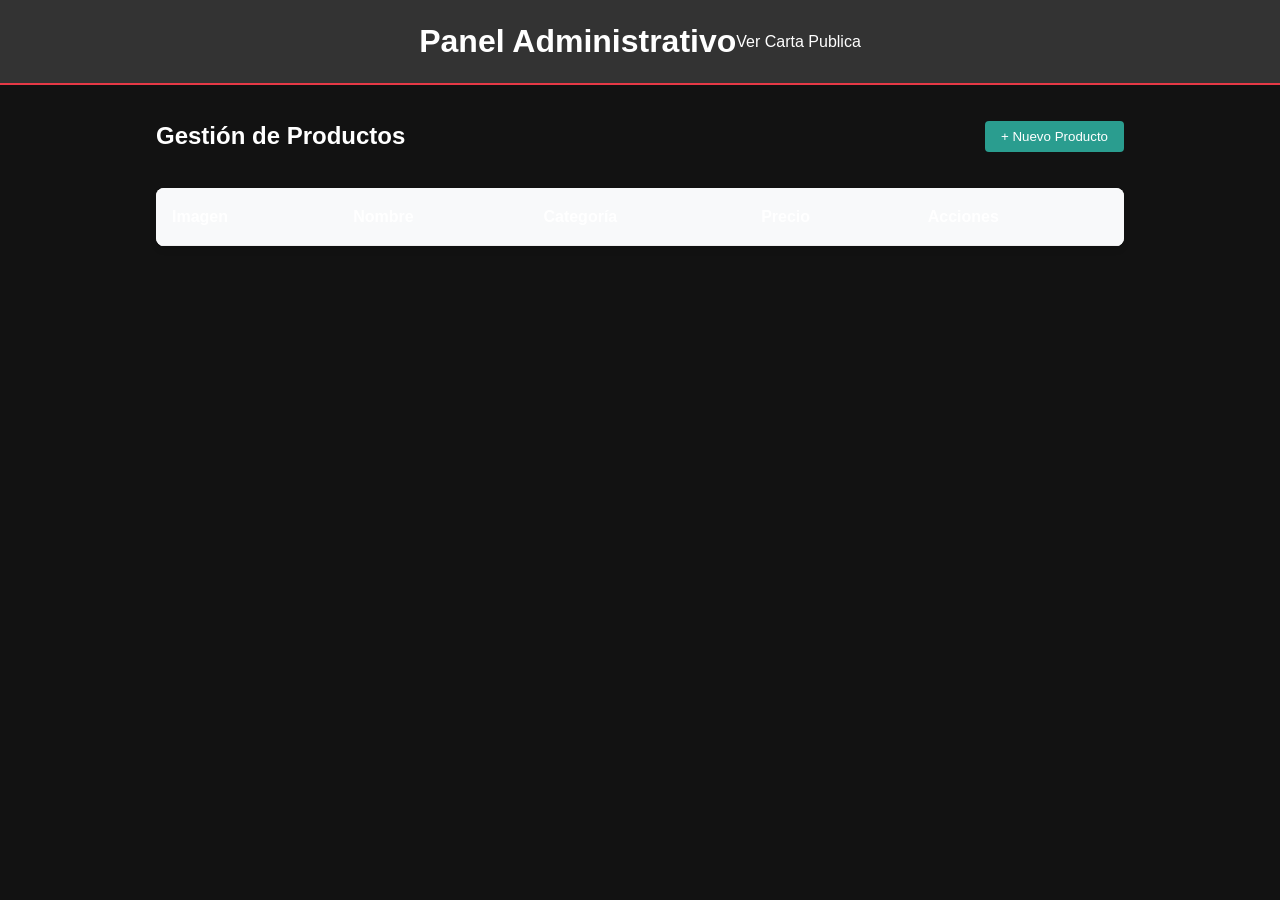
==== admin.html @ bd622e3d "Initial commit" ====
<!DOCTYPE html>
<html lang="es">
<head>
    <meta charset="UTF-8">
    <meta name="viewport" content="width=device-width, initial-scale=1.0">
    <title>Panel de Administración - Carta Digital</title>
    <link rel="stylesheet" href="css/styles.css">
    <style>
        .admin-container {
            max-width: 1000px;
            margin: 2rem auto;
            padding: 0 1rem;
        }
        .admin-actions {
            display: flex;
            justify-content: space-between;
            align-items: center;
            margin-bottom: 2rem;
            flex-wrap: wrap;
            gap: 1rem;
        }
        .admin-table {
            width: 100%;
            border-collapse: collapse;
            background: #ffffff;
            border-radius: 8px;
            overflow: hidden;
            box-shadow: 0 4px 6px rgba(0,0,0,0.1);
        }
        .admin-table th, .admin-table td {
            padding: 1rem;
            text-align: left;
            border-bottom: 1px solid #eee;
        }
        .admin-table th {
            background-color: #f8f9fa;
            font-weight: 600;
        }
        .btn-danger {
            background-color: #e63946;
            color: #fff;
            border: none;
            padding: 0.5rem 1rem;
            border-radius: 4px;
            cursor: pointer;
        }
        .btn-secondary {
            background-color: #6c757d;
            color: #fff;
            border: none;
            padding: 0.5rem 1rem;
            border-radius: 4px;
            cursor: pointer;
        }
        .modal {
            display: none;
            position: fixed;
            top: 0; left: 0; width: 100%; height: 100%;
            background: rgba(0,0,0,0.5);
            justify-content: center;
            align-items: center;
        }
        .modal-content {
            background: #fff;
            padding: 2rem;
            border-radius: 8px;
            width: 100%;
            max-width: 500px;
        }
        .form-group {
            margin-bottom: 1rem;
        }
        .form-group label {
            display: block;
            margin-bottom: 0.5rem;
        }
        .form-group input, .form-group textarea, .form-group select {
            width: 100%;
            padding: 0.5rem;
            border: 1px solid #ccc;
            border-radius: 4px;
        }
    </style>
</head>
<body>
    <header style="padding: 1rem; background: #333; color: #fff;">
        <div style="max-width: 1000px; margin: 0 auto; display: flex; justify-content: space-between; align-items: center;">
            <h1>Panel Administrativo</h1>
            <a href="index.html" style="color: #fff; text-decoration: none;">Ver Carta Publica</a>
        </div>
    </header>

    <main class="admin-container">
        <div class="admin-actions">
            <h2>Gestión de Productos</h2>
            <button id="btn-add-product" class="btn" style="background-color: #2a9d8f; color: white; padding: 0.5rem 1rem; border: none; border-radius: 4px; cursor: pointer;">+ Nuevo Producto</button>
        </div>

        <table class="admin-table">
            <thead>
                <tr>
                    <th>Imagen</th>
                    <th>Nombre</th>
                    <th>Categoría</th>
                    <th>Precio</th>
                    <th>Acciones</th>
                </tr>
            </thead>
            <tbody id="admin-menu-list">
                <!-- Se llena dinámicamente con JS -->
            </tbody>
        </table>
    </main>

    <!-- Modal Formulario -->
    <div class="modal" id="product-modal">
        <div class="modal-content">
            <h3 id="modal-title">Agregar Producto</h3>
            <form id="product-form">
                <input type="hidden" id="product-id">
                <div class="form-group">
                    <label for="product-name">Nombre</label>
                    <input type="text" id="product-name" required>
                </div>
                <div class="form-group">
                    <label for="product-category">Categoría</label>
                    <input type="text" id="product-category" required placeholder="Ej: Entradas, Bebidas">
                </div>
                <div class="form-group">
                    <label for="product-price">Precio ($)</label>
                    <input type="number" id="product-price" step="0.01" required>
                </div>
                <div class="form-group">
                    <label for="product-description">Descripción</label>
                    <textarea id="product-description" rows="3" required></textarea>
                </div>
                <div class="form-group">
                    <label for="product-image">URL de la Imagen</label>
                    <input type="text" id="product-image" required placeholder="assets/img/plato.jpg">
                </div>
                <div style="display: flex; gap: 0.5rem; justify-content: flex-end;">
                    <button type="button" id="btn-cancel" class="btn-secondary">Cancelar</button>
                    <button type="submit" class="btn" style="background-color: #2a9d8f; color: white; border: none; padding: 0.5rem 1rem; border-radius: 4px;">Guardar</button>
                </div>
            </form>
        </div>
    </div>

    <script src="js/admin.js"></script>
</body>
</html>
---- css/styles.css ----
:root {
  --primary: #e63946;
  --secondary: #f4a261;
  --dark: #1d3557;
  --light: #f8f9fa;
  --bg-dark: #121212;
  --card-bg: #1e1e1e;
  --text-light: #ffffff;
  --text-muted: #a0a0a0;
  --success: #2a9d8f;
  --warning: #e9c46a;
}

* {
  box-sizing: border-box;
  margin: 0;
  padding: 0;
  font-family: 'Segoe UI', Tahoma, Geneva, Verdana, sans-serif;
}

body {
  background-color: var(--bg-dark);
  color: var(--text-light);
  line-height: 1.6;
}

/* Header & Nav */
header {
  background: linear-gradient(135deg, #000000, #2b0808);
  padding: 1.5rem 2rem;
  border-bottom: 2px solid var(--primary);
  display: flex;
  justify-content: space-between;
  align-items: center;
  flex-wrap: wrap;
  gap: 1rem;
}

.logo-container h1 {
  font-size: 1.8rem;
  color: var(--secondary);
}

.logo-container span {
  color: var(--primary);
}

nav a {
  color: var(--text-light);
  text-decoration: none;
  margin-left: 1.5rem;
  font-weight: 600;
  transition: color 0.3rem;
}

nav a:hover, nav a.active {
  color: var(--secondary);
}

/* Main Container */
.container {
  max-width: 1200px;
  margin: 2rem auto;
  padding: 0 1rem;
}

/* Filters */
.categories-filter {
  display: flex;
  gap: 0.5rem;
  margin-bottom: 2rem;
  overflow-x: auto;
  padding-bottom: 0.5rem;
}

.filter-btn {
  background: var(--card-bg);
  color: var(--text-light);
  border: 1px solid #333;
  padding: 0.5rem 1.2rem;
  border-radius: 20px;
  cursor: pointer;
  white-space: nowrap;
  transition: all 0.3s;
}

.filter-btn:hover, .filter-btn.active {
  background: var(--primary);
  border-color: var(--primary);
}

/* Menu Grid */
.menu-grid {
  display: grid;
  grid-template-columns: repeat(auto-fill, minmax(280px, 1fr));
  gap: 1.5rem;
}

.card {
  background: var(--card-bg);
  border-radius: 12px;
  padding: 1.5rem;
  border: 1px solid #2a2a2a;
  display: flex;
  flex-direction: column;
  justify-content: space-between;
  box-shadow: 0 4px 6px rgba(0,0,0,0.3);
}

.card-header {
  display: flex;
  justify-content: space-between;
  align-items: flex-start;
  margin-bottom: 0.8rem;
}

.card-title {
  font-size: 1.2rem;
  font-weight: 700;
}

.badge {
  background: rgba(244, 162, 97, 0.2);
  color: var(--secondary);
  font-size: 0.75rem;
  padding: 0.2rem 0.6rem;
  border-radius: 10px;
  font-weight: 600;
}

.card-body {
  margin-bottom: 1rem;
  color: var(--text-muted);
  font-size: 0.9rem;
}

.card-footer {
  display: flex;
  justify-content: space-between;
  align-items: center;
  border-top: 1px solid #2a2a2a;
  padding-top: 0.8rem;
}

.price {
  font-size: 1.3rem;
  font-weight: bold;
  color: var(--secondary);
}

/* Dashboard Styles */
.kpi-grid {
  display: grid;
  grid-template-columns: repeat(auto-fit, minmax(200px, 1fr));
  gap: 1.2rem;
  margin-bottom: 2.5rem;
}

.kpi-card {
  background: var(--card-bg);
  padding: 1.2rem;
  border-radius: 10px;
  border-left: 4px solid var(--primary);
}

.kpi-title {
  font-size: 0.85rem;
  color: var(--text-muted);
  text-transform: uppercase;
}

.kpi-value {
  font-size: 1.6rem;
  font-weight: bold;
  margin-top: 0.4rem;
}

.dashboard-section {
  background: var(--card-bg);
  padding: 1.5rem;
  border-radius: 10px;
  margin-bottom: 2rem;
}

.dashboard-section h2 {
  margin-bottom: 1rem;
  font-size: 1.3rem;
  color: var(--secondary);
}

/* Custom Visual Bars (Vanilla Chart) */
.bar-item {
  margin-bottom: 1rem;
}

.bar-label {
  display: flex;
  justify-content: space-between;
  margin-bottom: 0.3rem;
  font-size: 0.9rem;
}

.bar-track {
  background: #333;
  height: 12px;
  border-radius: 6px;
  overflow: hidden;
}

.bar-fill {
  background: var(--primary);
  height: 100%;
  width: 0%;
  transition: width 0.8s ease-in-out;
}

.alert-item {
  display: flex;
  justify-content: space-between;
  padding: 0.8rem;
  background: rgba(233, 196, 106, 0.1);
  border-left: 3px solid var(--warning);
  border-radius: 4px;
  margin-bottom: 0.5rem;
}
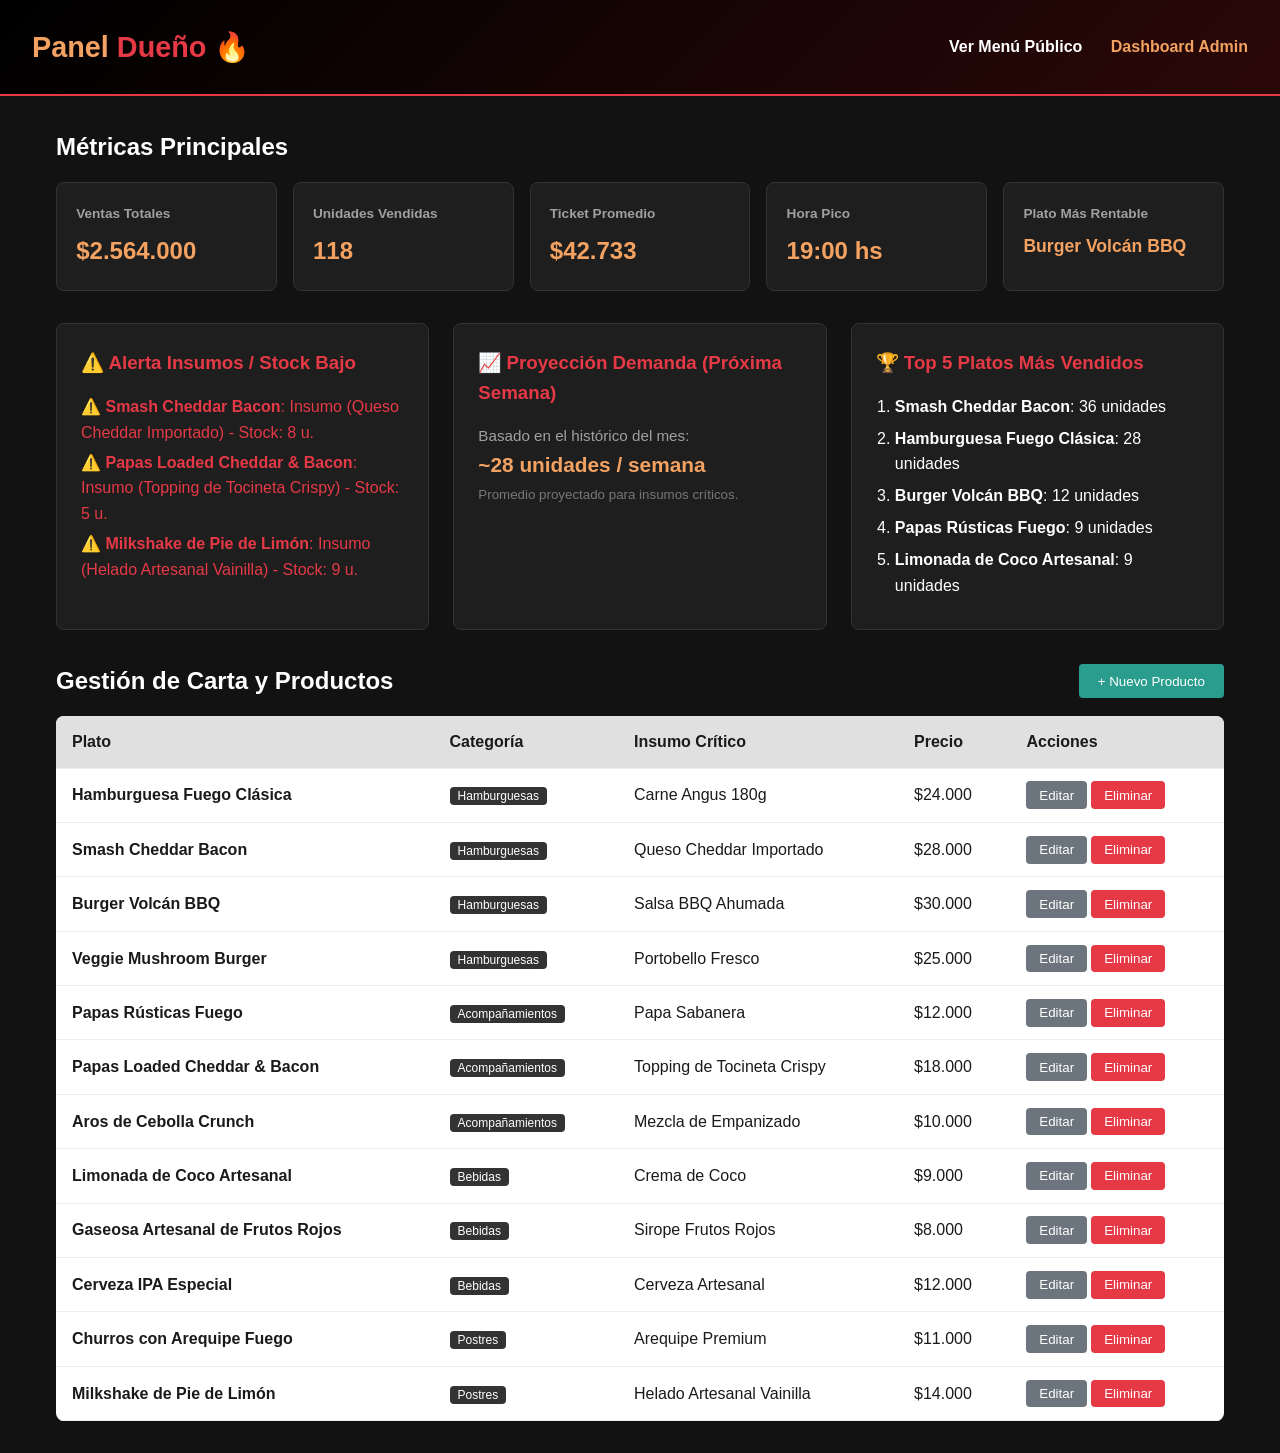
==== commit 44994ece: "Ultimos ajustes" ====
--- a/admin.html
+++ b/admin.html
@@ -3,116 +3,106 @@
 <head>
     <meta charset="UTF-8">
     <meta name="viewport" content="width=device-width, initial-scale=1.0">
-    <title>Panel de Administración - Carta Digital</title>
+    <title>Panel de Administración - Sabor & Fuego</title>
     <link rel="stylesheet" href="css/styles.css">
     <style>
-        .admin-container {
-            max-width: 1000px;
-            margin: 2rem auto;
-            padding: 0 1rem;
-        }
-        .admin-actions {
-            display: flex;
-            justify-content: space-between;
-            align-items: center;
-            margin-bottom: 2rem;
-            flex-wrap: wrap;
-            gap: 1rem;
-        }
-        .admin-table {
-            width: 100%;
-            border-collapse: collapse;
-            background: #ffffff;
-            border-radius: 8px;
-            overflow: hidden;
-            box-shadow: 0 4px 6px rgba(0,0,0,0.1);
-        }
-        .admin-table th, .admin-table td {
-            padding: 1rem;
-            text-align: left;
-            border-bottom: 1px solid #eee;
-        }
-        .admin-table th {
-            background-color: #f8f9fa;
-            font-weight: 600;
-        }
-        .btn-danger {
-            background-color: #e63946;
-            color: #fff;
-            border: none;
-            padding: 0.5rem 1rem;
-            border-radius: 4px;
-            cursor: pointer;
-        }
-        .btn-secondary {
-            background-color: #6c757d;
-            color: #fff;
-            border: none;
-            padding: 0.5rem 1rem;
-            border-radius: 4px;
-            cursor: pointer;
-        }
-        .modal {
-            display: none;
-            position: fixed;
-            top: 0; left: 0; width: 100%; height: 100%;
-            background: rgba(0,0,0,0.5);
-            justify-content: center;
-            align-items: center;
-        }
-        .modal-content {
-            background: #fff;
-            padding: 2rem;
-            border-radius: 8px;
-            width: 100%;
-            max-width: 500px;
-        }
-        .form-group {
-            margin-bottom: 1rem;
-        }
-        .form-group label {
-            display: block;
-            margin-bottom: 0.5rem;
-        }
-        .form-group input, .form-group textarea, .form-group select {
-            width: 100%;
-            padding: 0.5rem;
-            border: 1px solid #ccc;
-            border-radius: 4px;
-        }
+        .admin-container { max-width: 1200px; margin: 2rem auto; padding: 0 1rem; }
+        .kpi-grid { display: grid; grid-template-columns: repeat(auto-fit, minmax(200px, 1fr)); gap: 1rem; margin-bottom: 2rem; }
+        .kpi-card { background: var(--card-bg, #1e1e1e); padding: 1.2rem; border-radius: 8px; border: 1px solid #333; }
+        .kpi-card h3 { font-size: 0.85rem; color: #a0a0a0; margin-bottom: 0.5rem; }
+        .kpi-card p { font-size: 1.5rem; font-weight: bold; color: var(--secondary, #f4a261); }
+        
+        .dashboard-sections { display: grid; grid-template-columns: repeat(auto-fit, minmax(300px, 1fr)); gap: 1.5rem; margin-bottom: 2rem; }
+        .panel-box { background: var(--card-bg, #1e1e1e); padding: 1.5rem; border-radius: 8px; border: 1px solid #333; }
+        .panel-box h3 { margin-bottom: 1rem; color: var(--primary, #e63946); }
+
+        .admin-table { width: 100%; border-collapse: collapse; background: #ffffff; color: #1a1a1a; border-radius: 8px; overflow: hidden; }
+        .admin-table th, .admin-table td { padding: 0.8rem 1rem; text-align: left; border-bottom: 1px solid #eee; }
+        .admin-table th { background-color: #e0e0e0; font-weight: 600; }
+        
+        .modal { display: none; position: fixed; top: 0; left: 0; width: 100%; height: 100%; background: rgba(0,0,0,0.7); justify-content: center; align-items: center; }
+        .modal-content { background: #fff; color: #333; padding: 2rem; border-radius: 8px; width: 100%; max-width: 500px; }
+        .form-group { margin-bottom: 1rem; }
+        .form-group label { display: block; margin-bottom: 0.5rem; }
+        .form-group input, .form-group textarea { width: 100%; padding: 0.5rem; border: 1px solid #ccc; border-radius: 4px; }
+        .btn-danger { background-color: #e63946; color: #fff; border: none; padding: 0.4rem 0.8rem; border-radius: 4px; cursor: pointer; }
+        .btn-secondary { background-color: #6c757d; color: #fff; border: none; padding: 0.4rem 0.8rem; border-radius: 4px; cursor: pointer; }
     </style>
 </head>
 <body>
-    <header style="padding: 1rem; background: #333; color: #fff;">
-        <div style="max-width: 1000px; margin: 0 auto; display: flex; justify-content: space-between; align-items: center;">
-            <h1>Panel Administrativo</h1>
-            <a href="index.html" style="color: #fff; text-decoration: none;">Ver Carta Publica</a>
+    <header>
+        <div class="logo-container">
+            <h1>Panel <span>Dueño</span> 🔥</h1>
         </div>
+        <nav>
+            <a href="index.html">Ver Menú Público</a>
+            <a href="admin.html" class="active">Dashboard Admin</a>
+        </nav>
     </header>
 
     <main class="admin-container">
-        <div class="admin-actions">
-            <h2>Gestión de Productos</h2>
-            <button id="btn-add-product" class="btn" style="background-color: #2a9d8f; color: white; padding: 0.5rem 1rem; border: none; border-radius: 4px; cursor: pointer;">+ Nuevo Producto</button>
+        <!-- 5 Tarjetas KPI -->
+        <h2 style="margin-bottom: 1rem;">Métricas Principales</h2>
+        <div class="kpi-grid">
+            <div class="kpi-card">
+                <h3>Ventas Totales</h3>
+                <p id="kpi-ventas">$0</p>
+            </div>
+            <div class="kpi-card">
+                <h3>Unidades Vendidas</h3>
+                <p id="kpi-unidades">0</p>
+            </div>
+            <div class="kpi-card">
+                <h3>Ticket Promedio</h3>
+                <p id="kpi-ticket">$0</p>
+            </div>
+            <div class="kpi-card">
+                <h3>Hora Pico</h3>
+                <p id="kpi-horapico">--:--</p>
+            </div>
+            <div class="kpi-card">
+                <h3>Plato Más Rentable</h3>
+                <p id="kpi-rentable" style="font-size: 1.1rem;">--</p>
+            </div>
+        </div>
+
+        <!-- Secciones de Análisis: Alertas, Proyección y Top Platos -->
+        <div class="dashboard-sections">
+            <div class="panel-box">
+                <h3>⚠️ Alerta Insumos / Stock Bajo</h3>
+                <ul id="alertas-stock-list" style="list-style: none; padding-left: 0;"></ul>
+            </div>
+            <div class="panel-box">
+                <h3>📈 Proyección Demanda (Próxima Semana)</h3>
+                <div id="proyeccion-container"></div>
+            </div>
+            <div class="panel-box">
+                <h3>🏆 Top 5 Platos Más Vendidos</h3>
+                <ol id="top-platos-list" style="padding-left: 1.2rem;"></ol>
+            </div>
+        </div>
+
+        <!-- Gestión CRUD de Productos -->
+        <div style="display: flex; justify-content: space-between; align-items: center; margin-bottom: 1rem;">
+            <h2>Gestión de Carta y Productos</h2>
+            <button id="btn-add-product" style="background-color: var(--success, #2a9d8f); color: white; padding: 0.6rem 1.2rem; border: none; border-radius: 4px; cursor: pointer;">+ Nuevo Producto</button>
         </div>
 
         <table class="admin-table">
             <thead>
                 <tr>
-                    <th>Imagen</th>
-                    <th>Nombre</th>
+                    <th>Plato</th>
                     <th>Categoría</th>
+                    <th>Insumo Crítico</th>
                     <th>Precio</th>
                     <th>Acciones</th>
                 </tr>
             </thead>
-            <tbody id="admin-menu-list">
-                <!-- Se llena dinámicamente con JS -->
-            </tbody>
+            <tbody id="admin-menu-list"></tbody>
         </table>
     </main>
 
-    <!-- Modal Formulario -->
+    <!-- Modal Formulario CRUD -->
     <div class="modal" id="product-modal">
         <div class="modal-content">
             <h3 id="modal-title">Agregar Producto</h3>
@@ -124,23 +114,19 @@
                 </div>
                 <div class="form-group">
                     <label for="product-category">Categoría</label>
-                    <input type="text" id="product-category" required placeholder="Ej: Entradas, Bebidas">
+                    <input type="text" id="product-category" required>
                 </div>
                 <div class="form-group">
                     <label for="product-price">Precio ($)</label>
-                    <input type="number" id="product-price" step="0.01" required>
+                    <input type="number" id="product-price" step="100" required>
                 </div>
                 <div class="form-group">
-                    <label for="product-description">Descripción</label>
-                    <textarea id="product-description" rows="3" required></textarea>
-                </div>
-                <div class="form-group">
-                    <label for="product-image">URL de la Imagen</label>
-                    <input type="text" id="product-image" required placeholder="assets/img/plato.jpg">
+                    <label for="product-description">Insumo Crítico</label>
+                    <textarea id="product-description" rows="2" required></textarea>
                 </div>
                 <div style="display: flex; gap: 0.5rem; justify-content: flex-end;">
                     <button type="button" id="btn-cancel" class="btn-secondary">Cancelar</button>
-                    <button type="submit" class="btn" style="background-color: #2a9d8f; color: white; border: none; padding: 0.5rem 1rem; border-radius: 4px;">Guardar</button>
+                    <button type="submit" style="background-color: #2a9d8f; color: white; border: none; padding: 0.5rem 1rem; border-radius: 4px; cursor: pointer;">Guardar</button>
                 </div>
             </form>
         </div>
--- a/css/styles.css
+++ b/css/styles.css
@@ -50,10 +50,11 @@
   text-decoration: none;
   margin-left: 1.5rem;
   font-weight: 600;
-  transition: color 0.3rem;
+  transition: color 0.3s ease;
 }
 
-nav a:hover, nav a.active {
+nav a:hover, 
+nav a.active {
   color: var(--secondary);
 }
 
@@ -81,10 +82,11 @@
   border-radius: 20px;
   cursor: pointer;
   white-space: nowrap;
-  transition: all 0.3s;
+  transition: all 0.3s ease;
 }
 
-.filter-btn:hover, .filter-btn.active {
+.filter-btn:hover, 
+.filter-btn.active {
   background: var(--primary);
   border-color: var(--primary);
 }
@@ -148,78 +150,12 @@
   color: var(--secondary);
 }
 
-/* Dashboard Styles */
-.kpi-grid {
-  display: grid;
-  grid-template-columns: repeat(auto-fit, minmax(200px, 1fr));
-  gap: 1.2rem;
-  margin-bottom: 2.5rem;
+/* Regla para corregir el contraste en la tabla del panel */
+.admin-table {
+  color: #1a1a1a;
 }
 
-.kpi-card {
-  background: var(--card-bg);
-  padding: 1.2rem;
-  border-radius: 10px;
-  border-left: 4px solid var(--primary);
-}
-
-.kpi-title {
-  font-size: 0.85rem;
-  color: var(--text-muted);
-  text-transform: uppercase;
-}
-
-.kpi-value {
-  font-size: 1.6rem;
-  font-weight: bold;
-  margin-top: 0.4rem;
-}
-
-.dashboard-section {
-  background: var(--card-bg);
-  padding: 1.5rem;
-  border-radius: 10px;
-  margin-bottom: 2rem;
-}
-
-.dashboard-section h2 {
-  margin-bottom: 1rem;
-  font-size: 1.3rem;
-  color: var(--secondary);
-}
-
-/* Custom Visual Bars (Vanilla Chart) */
-.bar-item {
-  margin-bottom: 1rem;
-}
-
-.bar-label {
-  display: flex;
-  justify-content: space-between;
-  margin-bottom: 0.3rem;
-  font-size: 0.9rem;
-}
-
-.bar-track {
-  background: #333;
-  height: 12px;
-  border-radius: 6px;
-  overflow: hidden;
-}
-
-.bar-fill {
-  background: var(--primary);
-  height: 100%;
-  width: 0%;
-  transition: width 0.8s ease-in-out;
-}
-
-.alert-item {
-  display: flex;
-  justify-content: space-between;
-  padding: 0.8rem;
-  background: rgba(233, 196, 106, 0.1);
-  border-left: 3px solid var(--warning);
-  border-radius: 4px;
-  margin-bottom: 0.5rem;
+.admin-table th {
+  color: #1a1a1a;
+  background-color: #e0e0e0;
 }
